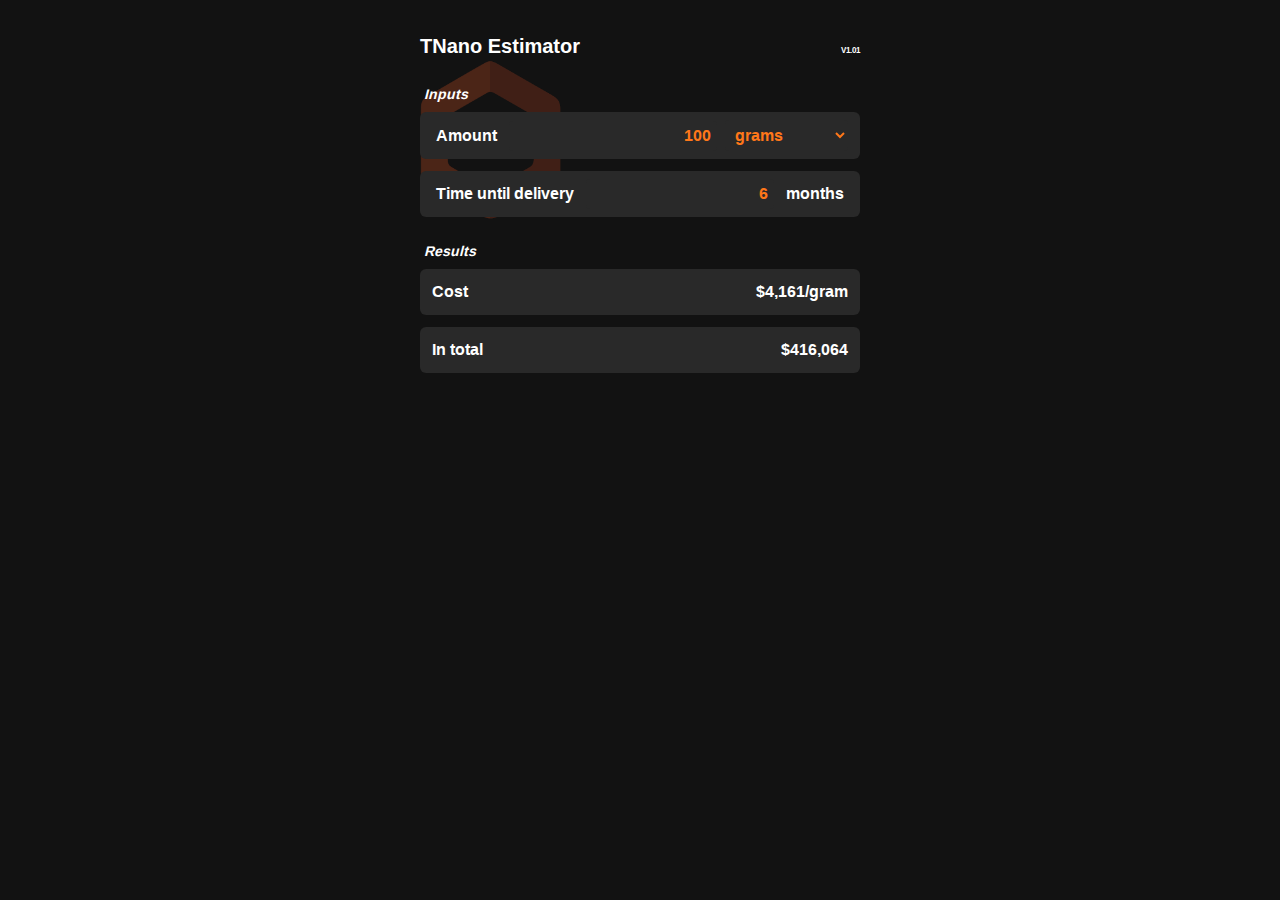
==== index.html @ c7609946 "Push update" ====
<!DOCTYPE html>
<html lang="en">
<head>
    <meta charset="UTF-8">
    <meta name="viewport" content="width=device-width, initial-scale=1.0">
    <title>TNano Yarn Estimator</title>
    <link rel="stylesheet" href="style.css">
</head>
<body>
    <header>
        <h1>TNano Estimator</h1>
        <!--
            <button>≡</button>
        -->
        <p>V1.01</p>
    </header>

    <img src="TnanoLogo.png" id="tnanoBackgroundLogo">

    <div class="estimator">
        <h2>Inputs</h2>

        <!--
            <div class="inputBox">
            <label for="types">Type</label>
            <select name="types" id="types">
                <option value="yarn">TNano Yarn</option>
            </select>
            <select name="subtype" id="subtype">
                <option value="50">d = 50 um</option>
            </select>
         </div>
        -->
        
        <div class="inputBox">
            <label for="amount">Amount</label>
            <input type="number" id="amount" name="amount" min="0.001" max="100000" value="100" onchange="AmountChanged(this.value)">
            <select name="amountUnit" id="amountUnit" onchange="AmountUnitChanged(this.value)">
                <option value="grams">grams</option>
                <option value="kg">kg</option>
                <option value="lbs">lbs</option>
                <option value="km">km</option>
                <option value="m">m</option>
                <option value="ft">feet</option>
            </select>
        </div>

        <div class="inputBox">
            <label for="time">Time until delivery</label>
            <input type="number" id="time" name="time" min="1" max="48" value="6" onchange="TimeChanged(this.value)">
            <label for="time">months</label>
        </div>
        
        <h2>Results</h2>

        <div class="inputBox">
            <p>Cost</p>
            <p class="result" id="pricePerAmount">$560/gram</p>
        </div>
        
        <div class="inputBox">
            <p>In total</p>
            <p class="result" id="price">$1,000,000</p>
        </div>

    </div>
    <script src="scripts.js">
    </script>
</body>
</html>
---- style.css ----
@font-face {
    font-family: LiberationSans;
    src: url(LiberationSans-Bold.ttf);
}

*{
    margin: 0;
    padding: 0;
    /* font-family:'Segoe UI', Tahoma, Geneva, Verdana, sans-serif;*/ 
    font-family: LiberationSans;
    color: white;
}

header{
    display: flex;
    flex-direction: row;
    flex-wrap: nowrap;
    justify-content: space-between;
    align-items: baseline;
    margin: 0;
    padding: 20px;
    padding-bottom: 5px;
    margin-top: 15px;
}

header button{
    width: 23px;
    height: 23px;
    /* background-color: #292929; */
    background-color: #121212;
    border: 0;
    font-size: 36px;
    padding: 0;
    margin: 0;
    display: flex;
    align-items: center;
    justify-content: center;
    border-radius: 4px;
}

header h1{
    font-family: Verdana, Geneva, Tahoma, sans-serif;
    font-size: 20px;
    margin: 0;
}

header p{
    font-size: 8px;
}

body{
    background-color: #121212;
}

.estimator{
    padding: 20px;
    display: flex;
    flex-wrap: wrap;
    flex-direction: row;
    justify-content: space-between;
    padding-top: 0;
    align-items: baseline;
    font-size: 16px;
    font-weight: bold;
}

.estimator *{
    margin: 4px;
    font-weight: bold;
}

.estimator h2{
    font-size: 14px;
    width: 100%;
    margin-top: 20px;
    font-style: italic;
    font-weight: 400;
}

select{
    background-color: #292929;
    border: 0;
    border-radius: 4px;
    padding: 6px;
    font-size: 16px;
    margin-left: -2px;
    flex-grow: 1;
    color: #FF7719;
}

input{
    background-color: #292929;
    border: 0;
    border-radius: 4px;
    padding: 6px;
    font-size: 16px;
    flex-grow: 2;
    margin-left: 20px;
    text-align: right;
    color: #FF7719;
}

.break{
    width: 100%;
    margin: 0;
    padding: 0;
}

.estimator label{
    margin-left: 8px;
    margin-right: 8px;
}

.inputBox{
    width: 100%;
    display: flex;
    align-items: baseline;
    justify-content: space-between;
    margin: 0;
    padding: 0;
    background-color: #292929;
    border-radius: 6px;
    margin-top: 6px;
    margin-bottom: 6px;
    flex-wrap: nowrap;
    padding-left: 8px;
    padding-right: 8px;
    padding-top: 4px;
    padding-bottom: 4px;
}

#types{
    text-align: right;
}

p{
    padding-top: 6px;
    padding-bottom: 6px;
}

#tnanoBackgroundLogo{
    position: absolute;
    width: 50%;
    height: auto;
    margin-left: 1px;
    z-index: -1;
    opacity: 0.3;
    margin-top: -5px;
}


@media (min-width:600px){
    body{
        display: flex;
        flex-direction: column;
        justify-content: flex-start;
        align-items: center;
    }
    .estimator{
        width: 440px;
    }

    #tnanoBackgroundLogo{
        position: absolute;
        width: 160px;
        height: auto;
        margin-left: -300px;
        z-index: -1;
        opacity: 0.3;
        margin-top: 60px;
    }

    header{
        width: 440px;
    }

    input::-webkit-outer-spin-button, input::-webkit-inner-spin-button{
        display: none;
    }
}
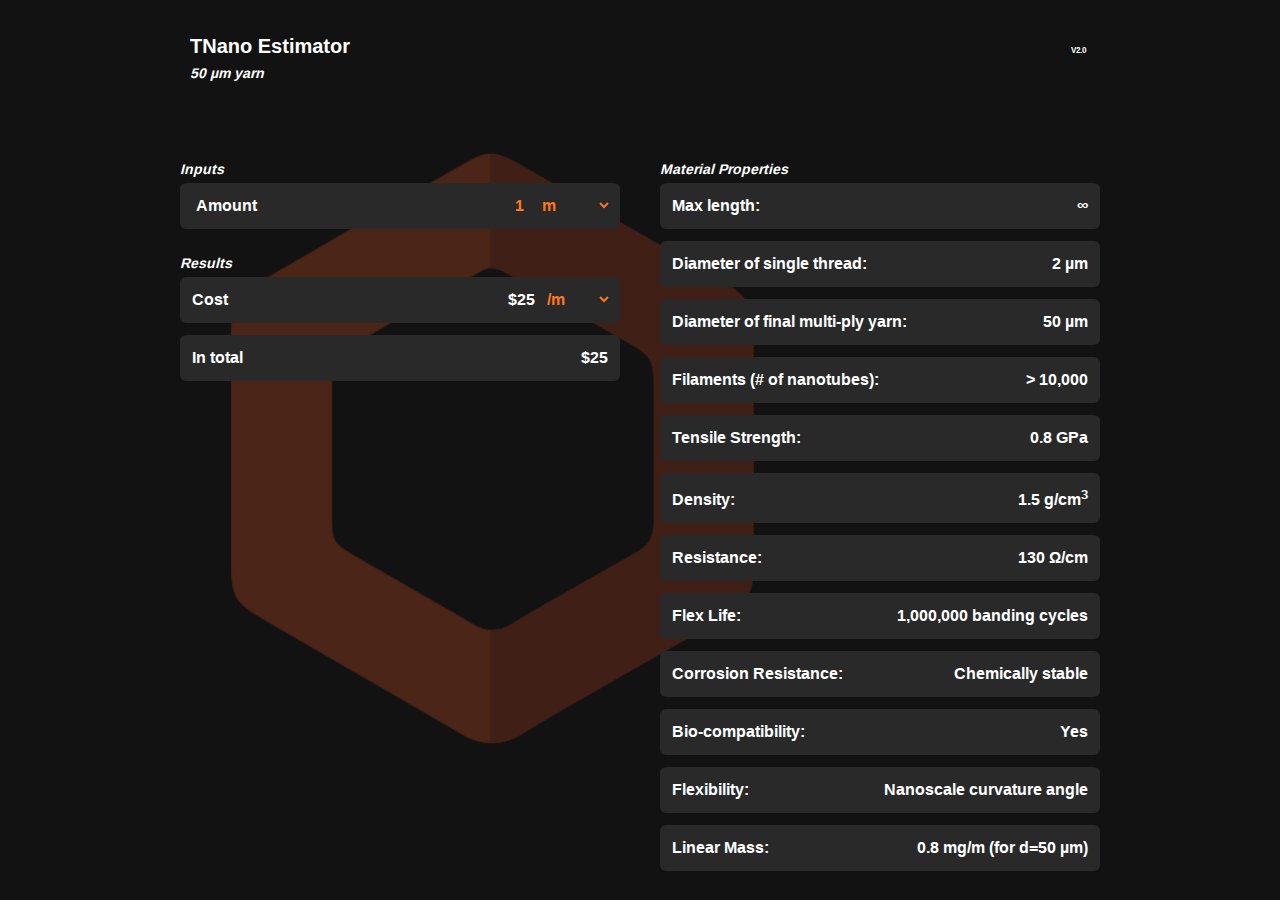
==== commit dddbcca7: "Logic Simplification" ====
--- a/index.html
+++ b/index.html
@@ -9,61 +9,128 @@
 <body>
     <header>
         <h1>TNano Estimator</h1>
-        <!--
-            <button>≡</button>
-        -->
-        <p>V1.01</p>
+        <p>V2.0</p>
+        <h2>50 µm yarn</p>
     </header>
 
     <img src="TnanoLogo.png" id="tnanoBackgroundLogo">
 
-    <div class="estimator">
-        <h2>Inputs</h2>
+    <div class="content">
+        <div class="estimator">
+            <h2>Inputs</h2>
+    
+            <!--
+                <div class="contentBox">
+                <label for="types">Type</label>
+                <select name="types" id="types">
+                    <option value="yarn">TNano Yarn</option>
+                </select>
+                <select name="subtype" id="subtype">
+                    <option value="50">d = 50 um</option>
+                </select>
+             </div>
+            -->
+    
+            
+            
+            <div class="contentBox">
+                <label for="amount">Amount</label>
+                <input type="number" id="amount" name="amount" min="0.001" max="100000" value="100" onchange="AmountChanged(this.value)">
+                <select name="amountUnit" id="amountUnit" onchange="AmountUnitChanged()">
+                    <option value="m">m</option>
+                    <option value="grams">grams</option>
+                    <option value="km">km</option>
+                    <option value="ft">ft</option>
+                </select>
+            </div>
+            
+            <h2>Results</h2>
+    
+            <div class="contentBox">
+                <p>Cost</p>
+                <p class="result" id="pricePerAmount">$560</p>
+                <select name="pricePerAmountUnit" id="pricePerAmountUnit" onchange="RunCalculator()">
+                    <option value="m"> /m</option>
+                    <option value="km"> /km</option>
+                    <option value="grams"> /gram</option>
+                    <option value="ft"> /ft</option>
+                </select>
+            </div>
+            
+            <div class="contentBox">
+                <p>In total</p>
+                <p class="result" id="price">$1,000,000</p>
+            </div>
+    
+        </div>
+    
+        <div class="materialProperties">
+            <h2>Material Properties</h2>
+    
+            <div class="contentBox">
+                <p id="test">Max length:</p>
+                <p>&infin;</p>
+            </div>
+    
+            <div class="contentBox">
+                <p>Diameter of single thread:</p>
+                <p>2 µm</p>
+            </div>
+    
+            <div class="contentBox">
+                <p>Diameter of final multi-ply yarn:</p>
+                <p>50 µm</p>
+            </div>
+    
+            <div class="contentBox">
+                <p>Filaments (# of nanotubes):</p>
+                <p>> 10,000</p>
+            </div>
+    
+            <div class="contentBox">
+                <p>Tensile Strength:</p>
+                <p>0.8 GPa</p>
+            </div>
+    
+            <div class="contentBox">
+                <p>Density:</p>
+                <p>1.5 g/cm<sup>3</sup></p>
+            </div>
+    
+            <div class="contentBox">
+                <p>Resistance:</p>
+                <p>130 &#8486;/cm</p>
+            </div>
+    
+            <div class="contentBox">
+                <p>Flex Life:</p>
+                <p>1,000,000 banding cycles</p>
+            </div>
+    
+            <div class="contentBox">
+                <p>Corrosion Resistance:</p>
+                <p>Chemically stable</p>
+            </div>
+    
+            <div class="contentBox">
+                <p>Bio-compatibility:</p>
+                <p>Yes</p>
+            </div>
+    
+            <div class="contentBox">
+                <p>Flexibility:</p>
+                <p>Nanoscale curvature angle</p>
+            </div>
+    
+            <div class="contentBox">
+                <p>Linear Mass:</p>
+                <p>0.8 mg/m (for d=50 µm)</p>
+            </div>
+        </div>
+    </div>
 
-        <!--
-            <div class="inputBox">
-            <label for="types">Type</label>
-            <select name="types" id="types">
-                <option value="yarn">TNano Yarn</option>
-            </select>
-            <select name="subtype" id="subtype">
-                <option value="50">d = 50 um</option>
-            </select>
-         </div>
-        -->
-        
-        <div class="inputBox">
-            <label for="amount">Amount</label>
-            <input type="number" id="amount" name="amount" min="0.001" max="100000" value="100" onchange="AmountChanged(this.value)">
-            <select name="amountUnit" id="amountUnit" onchange="AmountUnitChanged(this.value)">
-                <option value="grams">grams</option>
-                <option value="kg">kg</option>
-                <option value="lbs">lbs</option>
-                <option value="km">km</option>
-                <option value="m">m</option>
-                <option value="ft">feet</option>
-            </select>
-        </div>
-
-        <div class="inputBox">
-            <label for="time">Time until delivery</label>
-            <input type="number" id="time" name="time" min="1" max="48" value="6" onchange="TimeChanged(this.value)">
-            <label for="time">months</label>
-        </div>
-        
-        <h2>Results</h2>
-
-        <div class="inputBox">
-            <p>Cost</p>
-            <p class="result" id="pricePerAmount">$560/gram</p>
-        </div>
-        
-        <div class="inputBox">
-            <p>In total</p>
-            <p class="result" id="price">$1,000,000</p>
-        </div>
-
-    </div>
+    
+            
     <script src="scripts.js">
     </script>
 </body>
--- a/style.css
+++ b/style.css
@@ -14,34 +14,23 @@
 header{
     display: flex;
     flex-direction: row;
-    flex-wrap: nowrap;
+    flex-wrap: wrap;
     justify-content: space-between;
     align-items: baseline;
     margin: 0;
     padding: 20px;
-    padding-bottom: 5px;
+    padding-bottom: 0;
     margin-top: 15px;
-}
-
-header button{
-    width: 23px;
-    height: 23px;
-    /* background-color: #292929; */
-    background-color: #121212;
-    border: 0;
-    font-size: 36px;
-    padding: 0;
-    margin: 0;
-    display: flex;
-    align-items: center;
-    justify-content: center;
-    border-radius: 4px;
 }
 
 header h1{
     font-family: Verdana, Geneva, Tahoma, sans-serif;
     font-size: 20px;
     margin: 0;
+}
+
+header h2{
+    margin-top: 0;
 }
 
 header p{
@@ -53,6 +42,24 @@
 }
 
 .estimator{
+    padding: 0 20px;
+    display: flex;
+    flex-wrap: wrap;
+    flex-direction: row;
+    justify-content: space-between;
+    align-items: baseline;
+    font-size: 16px;
+}
+
+h2{
+    font-size: 14px;
+    width: 100%;
+    margin-top: 20px;
+    font-style: italic;
+    font-weight: 400;
+}
+
+.materialProperties{
     padding: 20px;
     display: flex;
     flex-wrap: wrap;
@@ -61,20 +68,6 @@
     padding-top: 0;
     align-items: baseline;
     font-size: 16px;
-    font-weight: bold;
-}
-
-.estimator *{
-    margin: 4px;
-    font-weight: bold;
-}
-
-.estimator h2{
-    font-size: 14px;
-    width: 100%;
-    margin-top: 20px;
-    font-style: italic;
-    font-weight: 400;
 }
 
 select{
@@ -84,8 +77,13 @@
     padding: 6px;
     font-size: 16px;
     margin-left: -2px;
+    flex-grow: 0;
+    color: #FF7719;
+}
+
+.result{
     flex-grow: 1;
-    color: #FF7719;
+    text-align: right;
 }
 
 input{
@@ -95,9 +93,9 @@
     padding: 6px;
     font-size: 16px;
     flex-grow: 2;
-    margin-left: 20px;
     text-align: right;
     color: #FF7719;
+    margin: 4px;
 }
 
 .break{
@@ -106,17 +104,18 @@
     padding: 0;
 }
 
-.estimator label{
+label{
     margin-left: 8px;
     margin-right: 8px;
+    margin-top: 4px;
+    margin-bottom: 4px;
 }
 
-.inputBox{
+.contentBox{
     width: 100%;
     display: flex;
     align-items: baseline;
     justify-content: space-between;
-    margin: 0;
     padding: 0;
     background-color: #292929;
     border-radius: 6px;
@@ -129,13 +128,10 @@
     padding-bottom: 4px;
 }
 
-#types{
-    text-align: right;
-}
-
 p{
     padding-top: 6px;
     padding-bottom: 6px;
+    margin: 4px;
 }
 
 #tnanoBackgroundLogo{
@@ -148,30 +144,41 @@
     margin-top: -5px;
 }
 
-
-@media (min-width:600px){
+@media (min-width:960px){
     body{
         display: flex;
         flex-direction: column;
-        justify-content: flex-start;
+        justify-content: center;
         align-items: center;
     }
+    .content{
+        display: flex;
+        flex-direction: row;
+        justify-content: flex-start;
+        align-items: baseline;
+        flex-wrap: wrap;
+        padding-top: 40px;
+    }
+    header{
+        width: 900px;
+    }
+    
     .estimator{
+        width: 440px;
+    }
+
+    .materialProperties{
         width: 440px;
     }
 
     #tnanoBackgroundLogo{
         position: absolute;
-        width: 160px;
+        width: 600px;
         height: auto;
         margin-left: -300px;
         z-index: -1;
         opacity: 0.3;
-        margin-top: 60px;
-    }
-
-    header{
-        width: 440px;
+        margin-top: 0;
     }
 
     input::-webkit-outer-spin-button, input::-webkit-inner-spin-button{
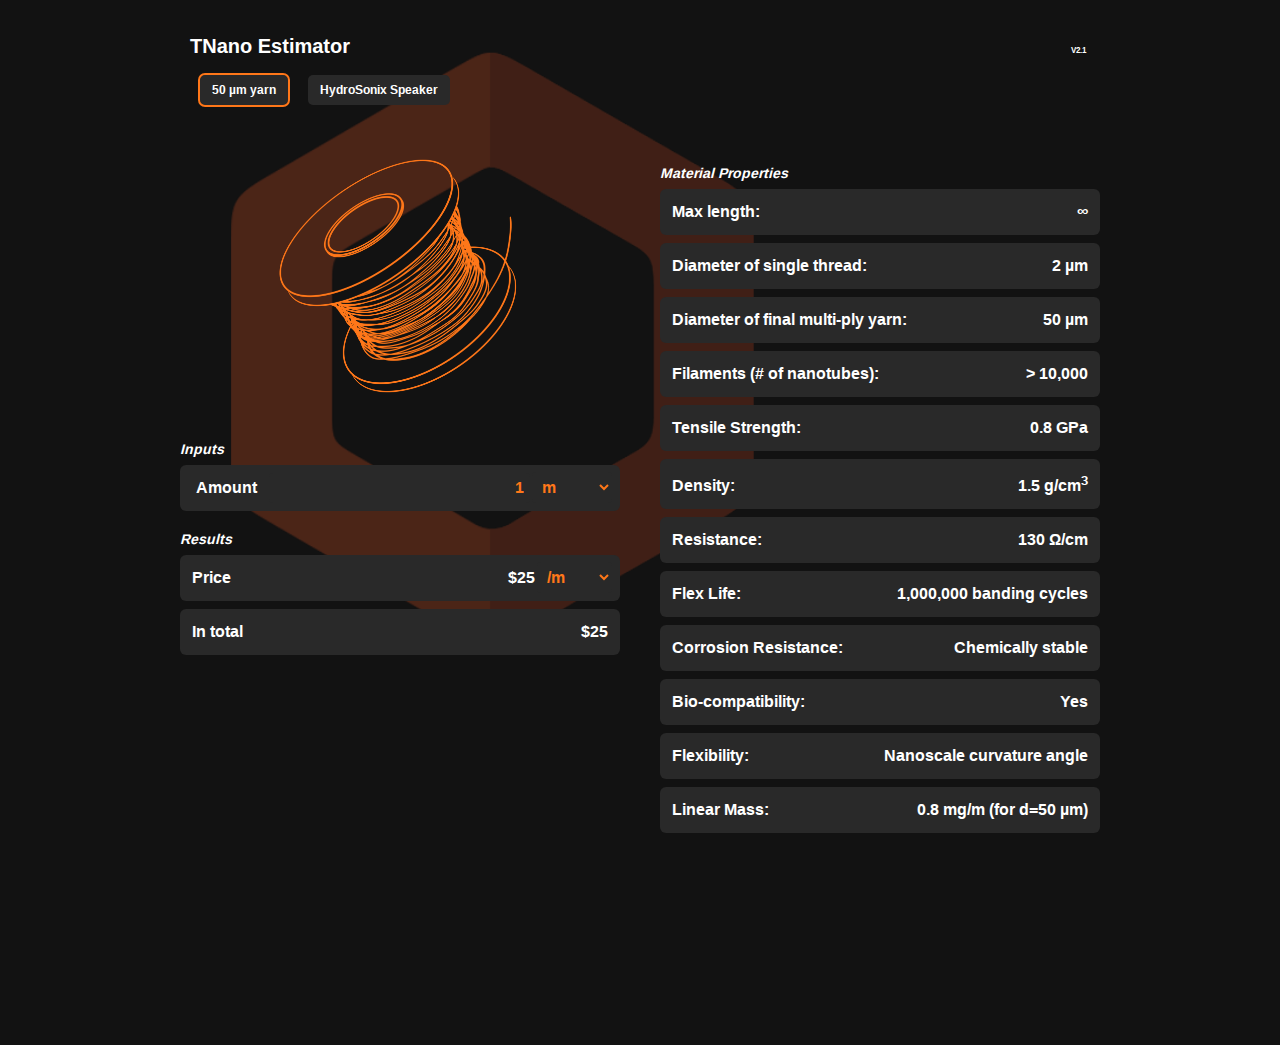
==== commit 539ae51c: "HydroSonix page" ====
--- a/index.html
+++ b/index.html
@@ -9,29 +9,24 @@
 <body>
     <header>
         <h1>TNano Estimator</h1>
-        <p>V2.0</p>
-        <h2>50 µm yarn</p>
+        <p>V2.1</p>
+        <!--
+            <h2>50 µm yarn</p>
+        -->
+        <div class="pageLinkHolder">
+            <a href="index.html" style="outline: #FF7719 solid 2px;">50 µm yarn</a>
+            <a href="hydrosonix.html">HydroSonix Speaker</a>
+        </div>
     </header>
 
     <img src="TnanoLogo.png" id="tnanoBackgroundLogo">
 
     <div class="content">
+        
+
         <div class="estimator">
-            <h2>Inputs</h2>
-    
-            <!--
-                <div class="contentBox">
-                <label for="types">Type</label>
-                <select name="types" id="types">
-                    <option value="yarn">TNano Yarn</option>
-                </select>
-                <select name="subtype" id="subtype">
-                    <option value="50">d = 50 um</option>
-                </select>
-             </div>
-            -->
-    
-            
+            <img src="Yarn V4.png" class="productImage">
+            <h2>Inputs</h2>           
             
             <div class="contentBox">
                 <label for="amount">Amount</label>
@@ -47,7 +42,7 @@
             <h2>Results</h2>
     
             <div class="contentBox">
-                <p>Cost</p>
+                <p>Price</p>
                 <p class="result" id="pricePerAmount">$560</p>
                 <select name="pricePerAmountUnit" id="pricePerAmountUnit" onchange="RunCalculator()">
                     <option value="m"> /m</option>
@@ -131,7 +126,6 @@
 
     
             
-    <script src="scripts.js">
-    </script>
+    <script src="calculator50umYarn.js"></script>
 </body>
 </html>--- a/style.css
+++ b/style.css
@@ -37,17 +37,36 @@
     font-size: 8px;
 }
 
+.pageLinkHolder{
+    width: 100%;
+    display: flex;
+    flex-direction: row;
+    justify-content: left;
+    align-items: baseline;
+    margin: 0;
+    padding: 0;
+    margin-top: 10px;
+}
+
+.pageLinkHolder a{
+    margin-left: 10px;
+    margin-right: 10px;
+    font-size: 12px;
+    text-decoration: none;
+    color: white;
+    font-weight: 400;
+    background-color: #292929;
+    padding: 8px 12px;
+    border-radius: 5px;
+}
+
 body{
     background-color: #121212;
 }
 
 .estimator{
     padding: 0 20px;
-    display: flex;
-    flex-wrap: wrap;
-    flex-direction: row;
-    justify-content: space-between;
-    align-items: baseline;
+    display: block;
     font-size: 16px;
 }
 
@@ -61,12 +80,8 @@
 
 .materialProperties{
     padding: 20px;
-    display: flex;
-    flex-wrap: wrap;
-    flex-direction: row;
-    justify-content: space-between;
+    display: block;
     padding-top: 0;
-    align-items: baseline;
     font-size: 16px;
 }
 
@@ -112,15 +127,14 @@
 }
 
 .contentBox{
-    width: 100%;
     display: flex;
     align-items: baseline;
     justify-content: space-between;
     padding: 0;
     background-color: #292929;
     border-radius: 6px;
-    margin-top: 6px;
-    margin-bottom: 6px;
+    margin-top: 8px;
+    margin-bottom: 8px;
     flex-wrap: nowrap;
     padding-left: 8px;
     padding-right: 8px;
@@ -132,6 +146,13 @@
     padding-top: 6px;
     padding-bottom: 6px;
     margin: 4px;
+}
+
+.productImage{
+    width: 60%;
+    height: auto;
+    margin-left: 20%;
+    margin-top: 40px;
 }
 
 #tnanoBackgroundLogo{
@@ -155,9 +176,9 @@
         display: flex;
         flex-direction: row;
         justify-content: flex-start;
-        align-items: baseline;
         flex-wrap: wrap;
         padding-top: 40px;
+        min-height: 100vh;
     }
     header{
         width: 900px;
@@ -178,10 +199,17 @@
         margin-left: -300px;
         z-index: -1;
         opacity: 0.3;
-        margin-top: 0;
+        margin-top: -350px;
     }
 
     input::-webkit-outer-spin-button, input::-webkit-inner-spin-button{
         display: none;
     }
+
+    .productImage{
+        width: 80%;
+        height: auto;
+        margin: 0;
+        margin-left: 10%;
+    }
 }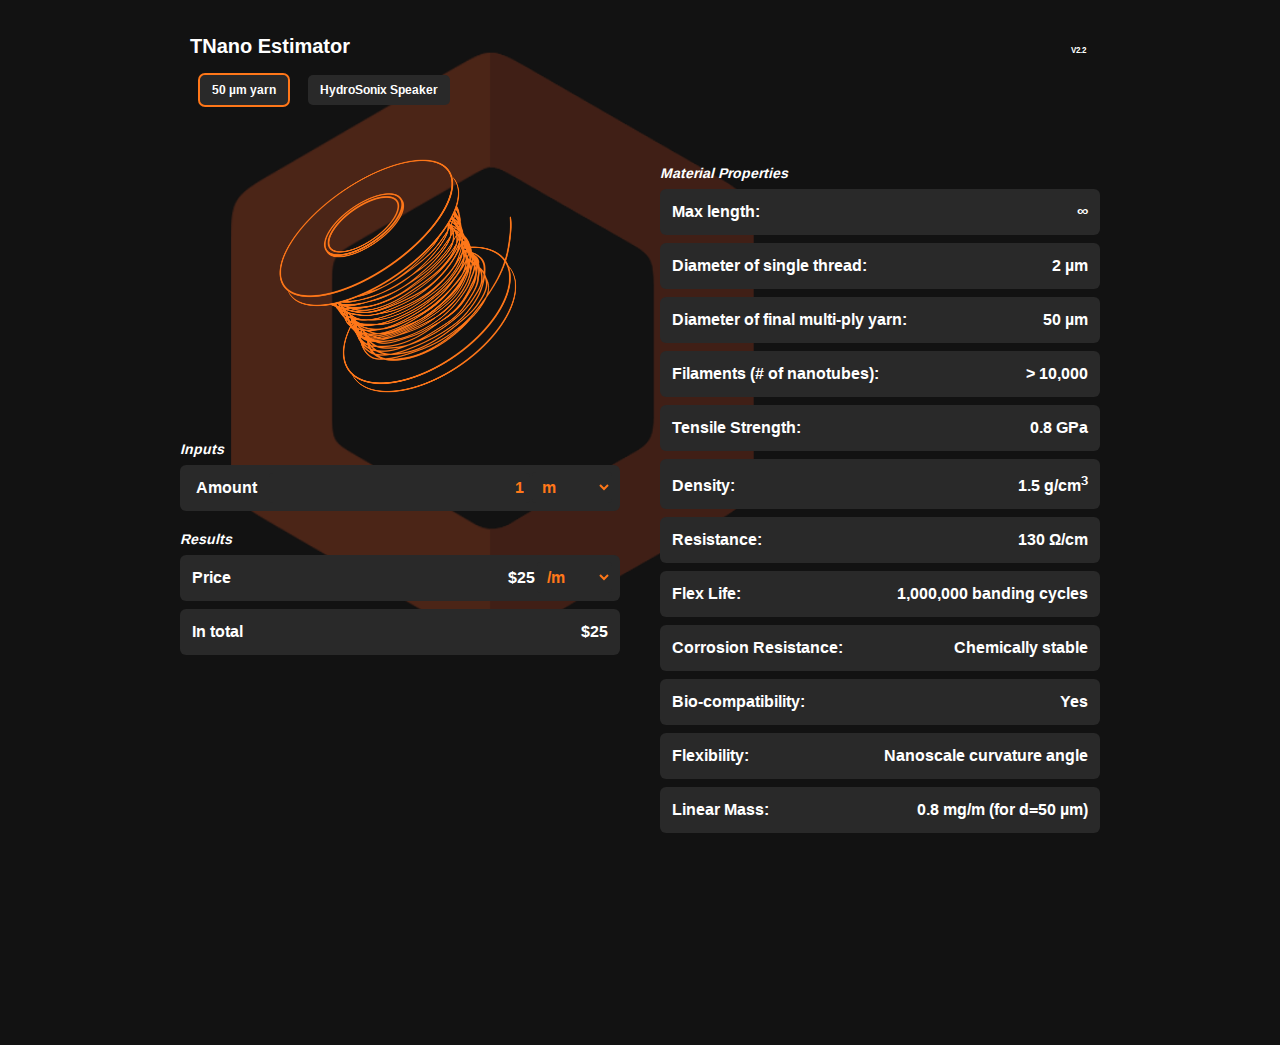
==== commit e61d2ffd: "Added text fade animation" ====
--- a/index.html
+++ b/index.html
@@ -9,10 +9,7 @@
 <body>
     <header>
         <h1>TNano Estimator</h1>
-        <p>V2.1</p>
-        <!--
-            <h2>50 µm yarn</p>
-        -->
+        <p>V2.2</p>
         <div class="pageLinkHolder">
             <a href="index.html" style="outline: #FF7719 solid 2px;">50 µm yarn</a>
             <a href="hydrosonix.html">HydroSonix Speaker</a>
--- a/style.css
+++ b/style.css
@@ -99,6 +99,7 @@
 .result{
     flex-grow: 1;
     text-align: right;
+    transition: opacity 0.2s ease;
 }
 
 input{
@@ -111,6 +112,7 @@
     text-align: right;
     color: #FF7719;
     margin: 4px;
+    transition: opacity 0.2s ease;
 }
 
 .break{
@@ -165,6 +167,10 @@
     margin-top: -5px;
 }
 
+.fadeOut {
+    opacity: 0;
+}
+
 @media (min-width:960px){
     body{
         display: flex;
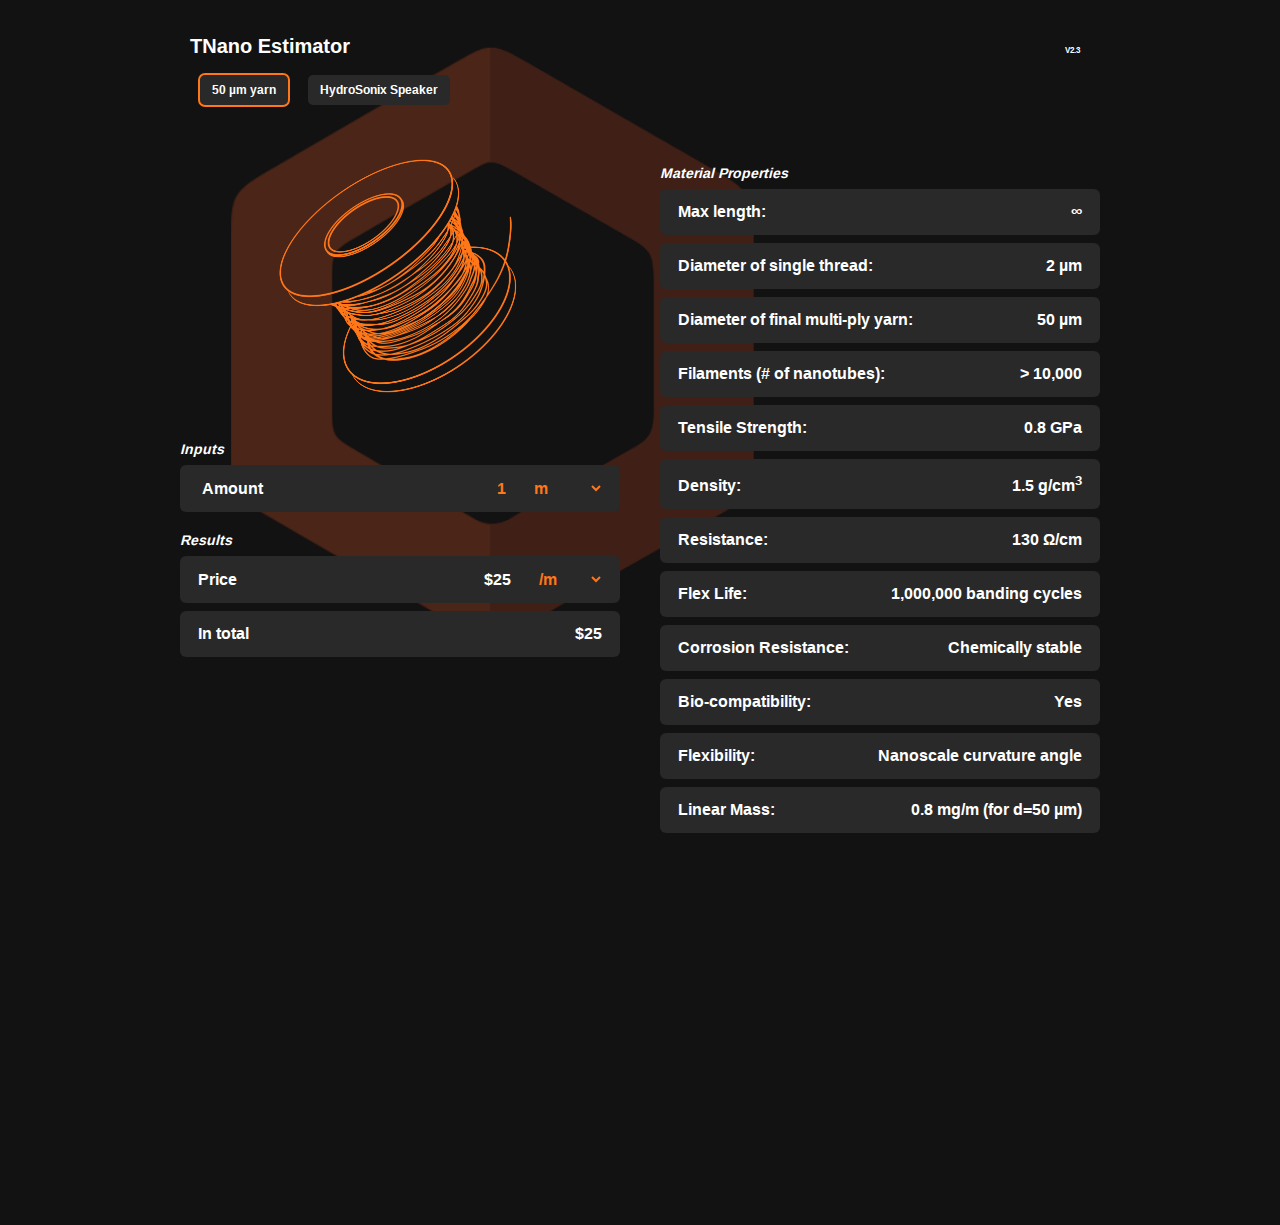
==== commit dabc2848: "Added basic security" ====
--- a/index.html
+++ b/index.html
@@ -9,20 +9,19 @@
 <body>
     <header>
         <h1>TNano Estimator</h1>
-        <p>V2.2</p>
+        <p>V2.3</p>
         <div class="pageLinkHolder">
             <a href="index.html" style="outline: #FF7719 solid 2px;">50 µm yarn</a>
-            <a href="hydrosonix.html">HydroSonix Speaker</a>
+            <a href="hydroSonix.html">HydroSonix Speaker</a>
         </div>
     </header>
 
-    <img src="TnanoLogo.png" id="tnanoBackgroundLogo">
+    <img src="media/TnanoLogo.png" id="tnanoBackgroundLogo">
 
     <div class="content">
-        
 
         <div class="estimator">
-            <img src="Yarn V4.png" class="productImage">
+            <img src="media/Yarn V4.png" class="productImage">
             <h2>Inputs</h2>           
             
             <div class="contentBox">
@@ -123,6 +122,6 @@
 
     
             
-    <script src="calculator50umYarn.js"></script>
+    <script src="yarnCalculator.js"></script>
 </body>
 </html>--- a/style.css
+++ b/style.css
@@ -6,7 +6,6 @@
 *{
     margin: 0;
     padding: 0;
-    /* font-family:'Segoe UI', Tahoma, Geneva, Verdana, sans-serif;*/ 
     font-family: LiberationSans;
     color: white;
 }
@@ -91,9 +90,11 @@
     border-radius: 4px;
     padding: 6px;
     font-size: 16px;
-    margin-left: -2px;
+    margin: 4px 8px;
     flex-grow: 0;
     color: #FF7719;
+    padding: 6px;
+    text-align: left;
 }
 
 .result{
@@ -108,7 +109,10 @@
     border-radius: 4px;
     padding: 6px;
     font-size: 16px;
-    flex-grow: 2;
+    flex-grow: 1;
+    flex-shrink: 1;
+    min-width: 0;
+    width: 0;
     text-align: right;
     color: #FF7719;
     margin: 4px;
@@ -122,10 +126,8 @@
 }
 
 label{
-    margin-left: 8px;
-    margin-right: 8px;
-    margin-top: 4px;
-    margin-bottom: 4px;
+    margin: 4px 8px;
+    padding: 6px;
 }
 
 .contentBox{
@@ -145,8 +147,7 @@
 }
 
 p{
-    padding-top: 6px;
-    padding-bottom: 6px;
+    padding: 6px;
     margin: 4px;
 }
 
@@ -184,7 +185,7 @@
         justify-content: flex-start;
         flex-wrap: wrap;
         padding-top: 40px;
-        min-height: 100vh;
+        min-height: 120vh;
     }
     header{
         width: 900px;
@@ -205,7 +206,7 @@
         margin-left: -300px;
         z-index: -1;
         opacity: 0.3;
-        margin-top: -350px;
+        margin-top: -60vh;
     }
 
     input::-webkit-outer-spin-button, input::-webkit-inner-spin-button{
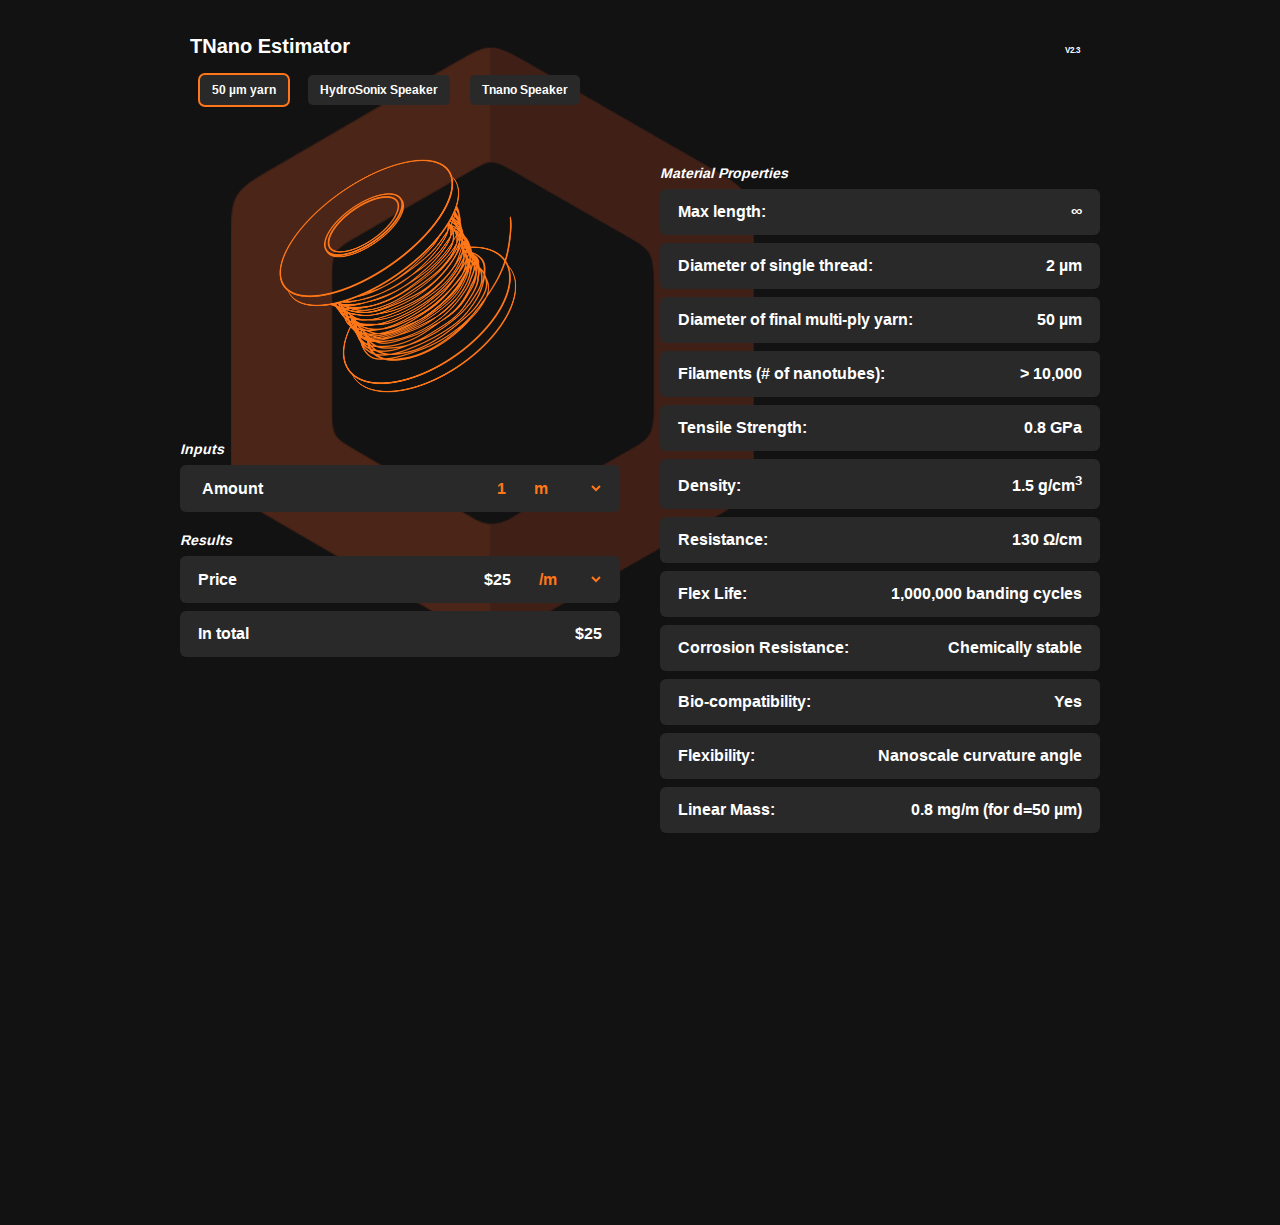
==== commit ca34233a: "Created a new page for tnano speakers" ====
--- a/index.html
+++ b/index.html
@@ -13,6 +13,7 @@
         <div class="pageLinkHolder">
             <a href="index.html" style="outline: #FF7719 solid 2px;">50 µm yarn</a>
             <a href="hydroSonix.html">HydroSonix Speaker</a>
+            <a href="tnano-speaker.html">Tnano Speaker</a>
         </div>
     </header>
 
